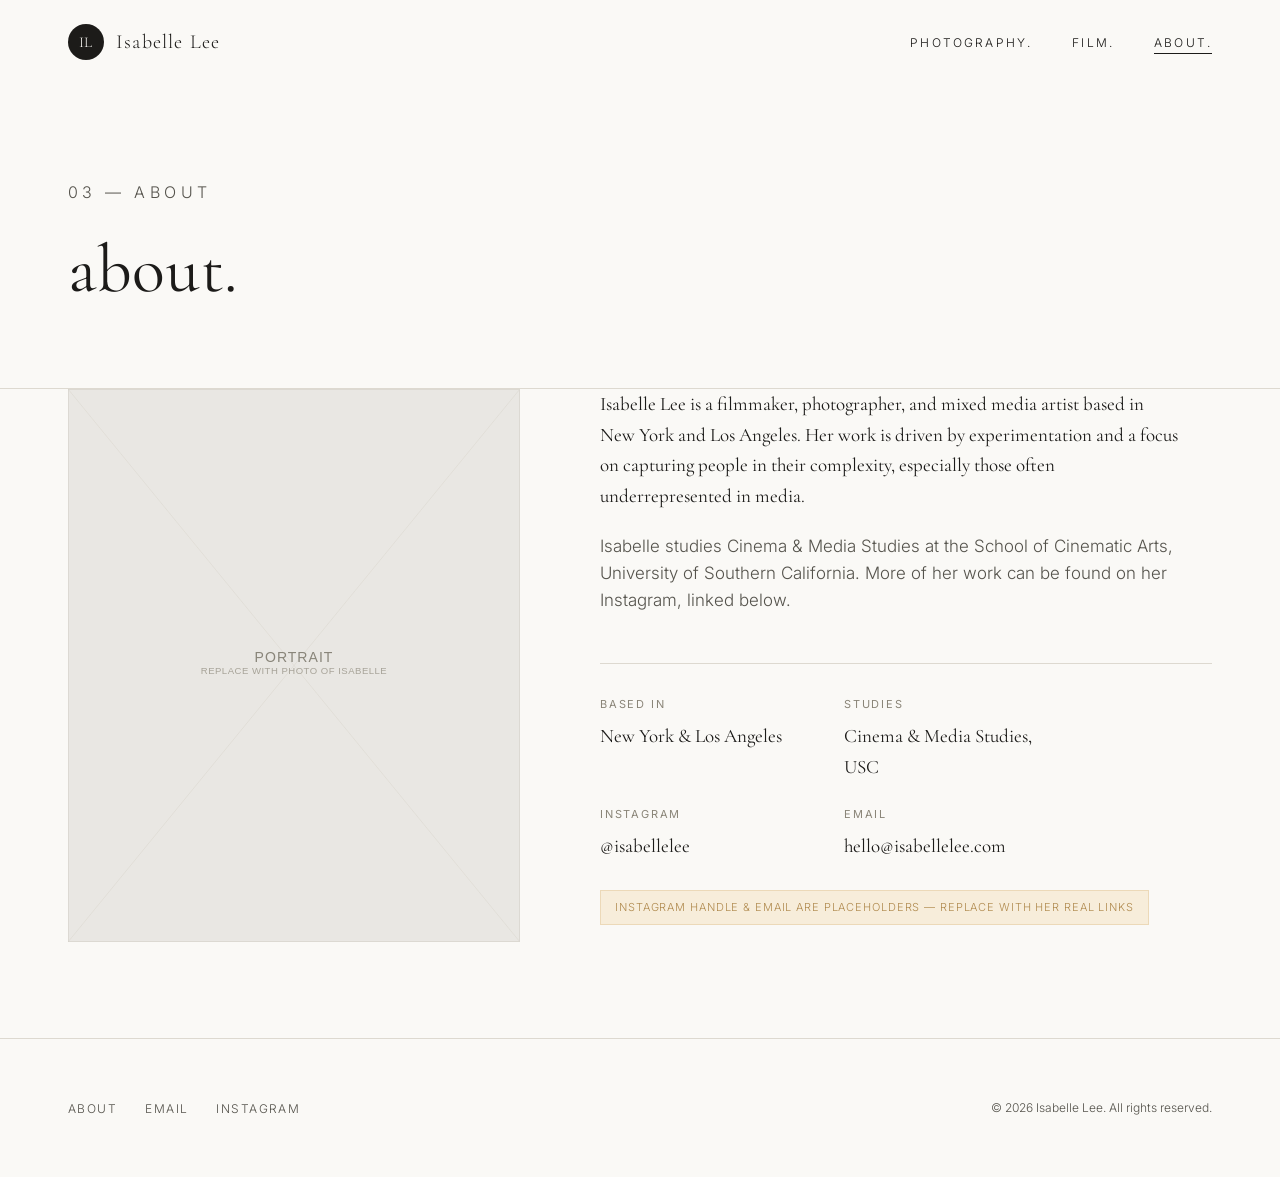
==== about.html @ 59cebc4c "Add real About bio text and align branding with Isabelle's actual site Replace the placeholder About" ====
<!DOCTYPE html>
<html lang="en">
<head>
  <meta charset="UTF-8">
  <meta name="viewport" content="width=device-width, initial-scale=1.0">
  <title>About — Isabelle Lee</title>
  <meta name="description" content="About Isabelle Lee — photographer and filmmaker.">
  <link rel="stylesheet" href="css/style.css">
</head>
<body>

  <header class="site-header is-solid">
    <div class="nav-inner">
      <a href="index.html" class="brand"><span class="brand-mark">IL</span> Isabelle Lee</a>
      <button class="nav-toggle" aria-label="Toggle menu">
        <span></span><span></span><span></span>
      </button>
      <ul class="nav-links">
        <li><a href="photography.html">photography.</a></li>
        <li><a href="film.html">film.</a></li>
        <li><a href="about.html" class="active">about.</a></li>
      </ul>
    </div>
  </header>

  <main>
    <section class="page-hero">
      <div class="container">
        <p class="eyebrow">03 — About</p>
        <h1>about.</h1>
      </div>
    </section>

    <section style="padding-top: 0;">
      <div class="container about-layout">
        <div class="about-portrait reveal">
          <img src="images/about/portrait.svg" alt="Portrait of Isabelle Lee">
        </div>
        <div class="about-copy reveal">
          <p>
            Isabelle Lee is a filmmaker, photographer, and mixed media artist based in New York
            and Los Angeles. Her work is driven by experimentation and a focus on capturing
            people in their complexity, especially those often underrepresented in media.
          </p>
          <p>
            Isabelle studies Cinema &amp; Media Studies at the School of Cinematic Arts,
            University of Southern California. More of her work can be found on her Instagram,
            linked below.
          </p>

          <div class="about-info">
            <div>
              <h4>Based In</h4>
              <p>New York &amp; Los Angeles</p>
            </div>
            <div>
              <h4>Studies</h4>
              <p>Cinema &amp; Media Studies, USC</p>
            </div>
            <div>
              <h4>Instagram</h4>
              <p><a href="#" target="_blank" rel="noopener">@isabellelee</a></p>
            </div>
            <div>
              <h4>Email</h4>
              <p><a href="mailto:hello@isabellelee.com">hello@isabellelee.com</a></p>
            </div>
          </div>
          <span class="placeholder-note">Instagram handle &amp; email are placeholders — replace with her real links</span>
        </div>
      </div>
    </section>
  </main>

  <footer class="site-footer">
    <div class="container footer-inner">
      <ul class="footer-links">
        <li><a href="about.html">About</a></li>
        <li><a href="mailto:hello@isabellelee.com">Email</a></li>
        <li><a href="#">Instagram</a></li>
      </ul>
      <p class="footer-copy">&copy; 2026 Isabelle Lee. All rights reserved.</p>
    </div>
  </footer>

  <script src="js/script.js"></script>
</body>
</html>
---- css/style.css ----
/* ============================================================
   Isabelle Lee — Portfolio
   Minimalist, professional styling
   ============================================================ */

@import url('https://fonts.googleapis.com/css2?family=Cormorant+Garamond:wght@300;400;500;600&family=Inter:wght@300;400;500&display=swap');

:root {
  --bg: #faf9f6;
  --bg-alt: #f2f0ea;
  --ink: #1c1b19;
  --ink-soft: #55534c;
  --line: #ddd9d0;
  --accent: #8a8578;
  --max-width: 1240px;
  --nav-height: 84px;
  --ease: cubic-bezier(0.4, 0, 0.2, 1);
}

* {
  margin: 0;
  padding: 0;
  box-sizing: border-box;
}

html {
  scroll-behavior: smooth;
}

body {
  background: var(--bg);
  color: var(--ink);
  font-family: 'Inter', -apple-system, BlinkMacSystemFont, sans-serif;
  font-weight: 300;
  line-height: 1.6;
  -webkit-font-smoothing: antialiased;
  overflow-x: hidden;
}

img {
  max-width: 100%;
  display: block;
}

a {
  color: inherit;
  text-decoration: none;
}

.container {
  max-width: var(--max-width);
  margin: 0 auto;
  padding: 0 48px;
}

h1, h2, h3, h4 {
  font-family: 'Cormorant Garamond', Georgia, serif;
  font-weight: 400;
  letter-spacing: 0.01em;
}

.eyebrow {
  font-family: 'Inter', sans-serif;
  font-size: 12px;
  letter-spacing: 0.28em;
  text-transform: uppercase;
  color: var(--accent);
}

/* ---------------- Navigation ---------------- */

.site-header {
  position: fixed;
  top: 0;
  left: 0;
  right: 0;
  height: var(--nav-height);
  display: flex;
  align-items: center;
  z-index: 100;
  transition: background-color 0.4s var(--ease), border-color 0.4s var(--ease);
  border-bottom: 1px solid transparent;
}

.site-header.is-solid {
  background: rgba(250, 249, 246, 0.92);
  backdrop-filter: blur(8px);
  border-bottom: 1px solid var(--line);
}

.nav-inner {
  width: 100%;
  max-width: var(--max-width);
  margin: 0 auto;
  padding: 0 48px;
  display: flex;
  align-items: center;
  justify-content: space-between;
}

.brand {
  display: flex;
  align-items: center;
  gap: 12px;
  font-family: 'Cormorant Garamond', serif;
  font-size: 20px;
  letter-spacing: 0.06em;
}

.brand-mark {
  width: 36px;
  height: 36px;
  border-radius: 50%;
  background: var(--ink);
  color: var(--bg);
  display: flex;
  align-items: center;
  justify-content: center;
  font-family: 'Cormorant Garamond', serif;
  font-size: 15px;
  letter-spacing: 0.02em;
  flex-shrink: 0;
}

.nav-links {
  display: flex;
  gap: 40px;
  list-style: none;
}

.nav-links a {
  font-size: 12px;
  letter-spacing: 0.18em;
  text-transform: uppercase;
  position: relative;
  padding-bottom: 4px;
}

.nav-links a::after {
  content: '';
  position: absolute;
  left: 0;
  bottom: 0;
  width: 0;
  height: 1px;
  background: var(--ink);
  transition: width 0.3s var(--ease);
}

.nav-links a:hover::after,
.nav-links a.active::after {
  width: 100%;
}

.nav-toggle {
  display: none;
  flex-direction: column;
  gap: 5px;
  background: none;
  border: none;
  cursor: pointer;
  padding: 8px;
}

.nav-toggle span {
  width: 22px;
  height: 1px;
  background: var(--ink);
  display: block;
}

/* ---------------- Hero ---------------- */

.hero {
  min-height: 100vh;
  display: flex;
  flex-direction: column;
  align-items: center;
  justify-content: center;
  text-align: center;
  padding: 140px 24px 80px;
}

.hero-name {
  font-size: clamp(48px, 9vw, 108px);
  line-height: 1;
  font-weight: 300;
  letter-spacing: 0.02em;
}

.hero-tagline {
  margin-top: 22px;
  font-size: 13px;
  letter-spacing: 0.3em;
  text-transform: uppercase;
  color: var(--ink-soft);
}

.hero-scroll {
  margin-top: 90px;
  width: 1px;
  height: 60px;
  background: linear-gradient(var(--ink), transparent);
  animation: scrollPulse 2.2s ease-in-out infinite;
}

@keyframes scrollPulse {
  0%, 100% { opacity: 0.2; }
  50% { opacity: 0.9; }
}

/* ---------------- Category split (home) ---------------- */

.category-split {
  display: grid;
  grid-template-columns: 1fr 1fr;
}

.category-panel {
  position: relative;
  aspect-ratio: 4 / 5;
  overflow: hidden;
  display: block;
}

.category-panel img {
  width: 100%;
  height: 100%;
  object-fit: cover;
  transition: transform 0.8s var(--ease), filter 0.8s var(--ease);
  filter: grayscale(20%);
}

.category-panel:hover img {
  transform: scale(1.04);
  filter: grayscale(0%);
}

.category-panel-overlay {
  position: absolute;
  inset: 0;
  display: flex;
  align-items: flex-end;
  padding: 48px;
  background: linear-gradient(to top, rgba(0,0,0,0.35), transparent 55%);
}

.category-panel-label {
  color: #fff;
}

.category-panel-label .eyebrow {
  color: rgba(255,255,255,0.75);
}

.category-panel-label h2 {
  font-size: clamp(28px, 3.4vw, 44px);
  margin-top: 6px;
}

/* ---------------- Section shell ---------------- */

.page-hero {
  padding: 160px 0 64px;
  border-bottom: 1px solid var(--line);
}

.page-hero h1 {
  font-size: clamp(40px, 6vw, 68px);
  margin-top: 10px;
}

.page-hero p {
  margin-top: 20px;
  max-width: 560px;
  color: var(--ink-soft);
  font-size: 16px;
}

section {
  padding: 96px 0;
}

/* ---------------- Photography grid ---------------- */

.grid {
  display: grid;
  grid-template-columns: repeat(3, 1fr);
  gap: 4px;
}

.grid-item {
  position: relative;
  overflow: hidden;
  aspect-ratio: 4 / 5;
  cursor: pointer;
  background: var(--bg-alt);
}

.grid-item img {
  width: 100%;
  height: 100%;
  object-fit: cover;
  transition: transform 0.6s var(--ease);
}

.grid-item:hover img {
  transform: scale(1.05);
}

.grid-item-caption {
  position: absolute;
  left: 0;
  right: 0;
  bottom: 0;
  padding: 18px;
  color: #fff;
  font-size: 12px;
  letter-spacing: 0.14em;
  text-transform: uppercase;
  background: linear-gradient(to top, rgba(0,0,0,0.5), transparent);
  opacity: 0;
  transition: opacity 0.3s var(--ease);
}

.grid-item:hover .grid-item-caption {
  opacity: 1;
}

/* fade-in on scroll */
.reveal {
  opacity: 0;
  transform: translateY(24px);
  transition: opacity 0.7s var(--ease), transform 0.7s var(--ease);
}

.reveal.is-visible {
  opacity: 1;
  transform: translateY(0);
}

/* ---------------- Lightbox ---------------- */

.lightbox {
  position: fixed;
  inset: 0;
  background: rgba(20, 19, 17, 0.96);
  display: flex;
  align-items: center;
  justify-content: center;
  padding: 40px;
  z-index: 1000;
  opacity: 0;
  pointer-events: none;
  transition: opacity 0.35s var(--ease);
}

.lightbox.is-open {
  opacity: 1;
  pointer-events: auto;
}

.lightbox img {
  max-width: 100%;
  max-height: 82vh;
  width: auto;
  margin: 0 auto;
}

.lightbox-caption {
  color: #eae7e0;
  text-align: center;
  margin-top: 18px;
  font-size: 12px;
  letter-spacing: 0.16em;
  text-transform: uppercase;
}

.lightbox-close {
  position: absolute;
  top: 32px;
  right: 40px;
  background: none;
  border: none;
  color: #eae7e0;
  font-size: 14px;
  letter-spacing: 0.2em;
  text-transform: uppercase;
  cursor: pointer;
}

.lightbox-nav {
  position: absolute;
  top: 50%;
  transform: translateY(-50%);
  background: none;
  border: none;
  color: #eae7e0;
  font-size: 28px;
  cursor: pointer;
  padding: 12px 18px;
}

.lightbox-prev { left: 12px; }
.lightbox-next { right: 12px; }

/* ---------------- Film list ---------------- */

.film-list {
  display: flex;
  flex-direction: column;
}

.film-entry {
  display: grid;
  grid-template-columns: 1fr 1fr;
  gap: 56px;
  align-items: center;
  padding: 56px 0;
  border-bottom: 1px solid var(--line);
}

.film-entry:first-child {
  padding-top: 0;
}

.film-entry:nth-child(even) .film-media {
  order: 2;
}

.film-media {
  overflow: hidden;
  aspect-ratio: 16 / 9;
  background: var(--bg-alt);
  position: relative;
}

.film-media img {
  width: 100%;
  height: 100%;
  object-fit: cover;
  transition: transform 0.7s var(--ease);
}

.film-entry:hover .film-media img {
  transform: scale(1.03);
}

.film-play {
  position: absolute;
  inset: 0;
  display: flex;
  align-items: center;
  justify-content: center;
}

.film-play span {
  width: 56px;
  height: 56px;
  border: 1px solid #fff;
  border-radius: 50%;
  display: flex;
  align-items: center;
  justify-content: center;
  color: #fff;
  font-size: 12px;
  letter-spacing: 0.1em;
}

.film-meta .eyebrow {
  margin-bottom: 14px;
  display: block;
}

.film-meta h3 {
  font-size: 30px;
  margin-bottom: 14px;
}

.film-meta p {
  color: var(--ink-soft);
  font-size: 15px;
  max-width: 440px;
}

.film-meta .film-tags {
  margin-top: 18px;
  display: flex;
  gap: 10px;
  flex-wrap: wrap;
}

.film-meta .film-tags span {
  font-size: 11px;
  letter-spacing: 0.08em;
  text-transform: uppercase;
  color: var(--ink-soft);
  border: 1px solid var(--line);
  padding: 5px 12px;
}

/* ---------------- About ---------------- */

.about-layout {
  display: grid;
  grid-template-columns: 0.85fr 1.15fr;
  gap: 80px;
  align-items: start;
}

.about-portrait {
  position: sticky;
  top: 140px;
  overflow: hidden;
}

.about-portrait img {
  filter: grayscale(15%);
}

.about-copy p {
  margin-bottom: 22px;
  color: var(--ink-soft);
  font-size: 17px;
  max-width: 580px;
}

.about-copy p:first-of-type {
  color: var(--ink);
  font-size: 19px;
  font-family: 'Cormorant Garamond', serif;
  font-weight: 400;
}

.about-info {
  margin-top: 48px;
  padding-top: 32px;
  border-top: 1px solid var(--line);
  display: grid;
  grid-template-columns: repeat(2, minmax(0, 220px));
  gap: 24px;
}

.about-info h4 {
  font-family: 'Inter', sans-serif;
  font-size: 11px;
  letter-spacing: 0.16em;
  text-transform: uppercase;
  color: var(--accent);
  margin-bottom: 8px;
  font-weight: 400;
}

.about-info p {
  font-size: 14px;
  color: var(--ink-soft);
  margin: 0;
}

.placeholder-note {
  display: inline-block;
  margin-top: 28px;
  font-size: 11px;
  letter-spacing: 0.08em;
  text-transform: uppercase;
  color: #b08a4e;
  background: #f7edda;
  border: 1px solid #ecd9b8;
  padding: 8px 14px;
}

/* ---------------- Footer ---------------- */

.site-footer {
  border-top: 1px solid var(--line);
  padding: 56px 0;
}

.footer-inner {
  display: flex;
  justify-content: space-between;
  align-items: center;
  flex-wrap: wrap;
  gap: 20px;
}

.footer-links {
  display: flex;
  gap: 28px;
  list-style: none;
}

.footer-links a {
  font-size: 12px;
  letter-spacing: 0.12em;
  text-transform: uppercase;
  color: var(--ink-soft);
}

.footer-links a:hover {
  color: var(--ink);
}

.footer-copy {
  font-size: 12px;
  color: var(--ink-soft);
}

/* ---------------- Responsive ---------------- */

@media (max-width: 900px) {
  .container { padding: 0 28px; }
  .nav-inner { padding: 0 28px; }

  .nav-links {
    position: fixed;
    top: var(--nav-height);
    left: 0;
    right: 0;
    background: var(--bg);
    flex-direction: column;
    gap: 0;
    border-bottom: 1px solid var(--line);
    max-height: 0;
    overflow: hidden;
    transition: max-height 0.35s var(--ease);
  }

  .nav-links.is-open {
    max-height: 320px;
  }

  .nav-links a {
    display: block;
    padding: 18px 28px;
    border-top: 1px solid var(--line);
  }

  .nav-toggle {
    display: flex;
  }

  .category-split {
    grid-template-columns: 1fr;
  }

  .grid {
    grid-template-columns: repeat(2, 1fr);
  }

  .film-entry {
    grid-template-columns: 1fr;
    gap: 28px;
  }

  .film-entry:nth-child(even) .film-media {
    order: 0;
  }

  .about-layout {
    grid-template-columns: 1fr;
  }

  .about-portrait {
    position: static;
    max-width: 320px;
  }
}

@media (max-width: 560px) {
  .grid {
    grid-template-columns: repeat(2, 1fr);
    gap: 3px;
  }
  .hero { padding-top: 120px; }
}
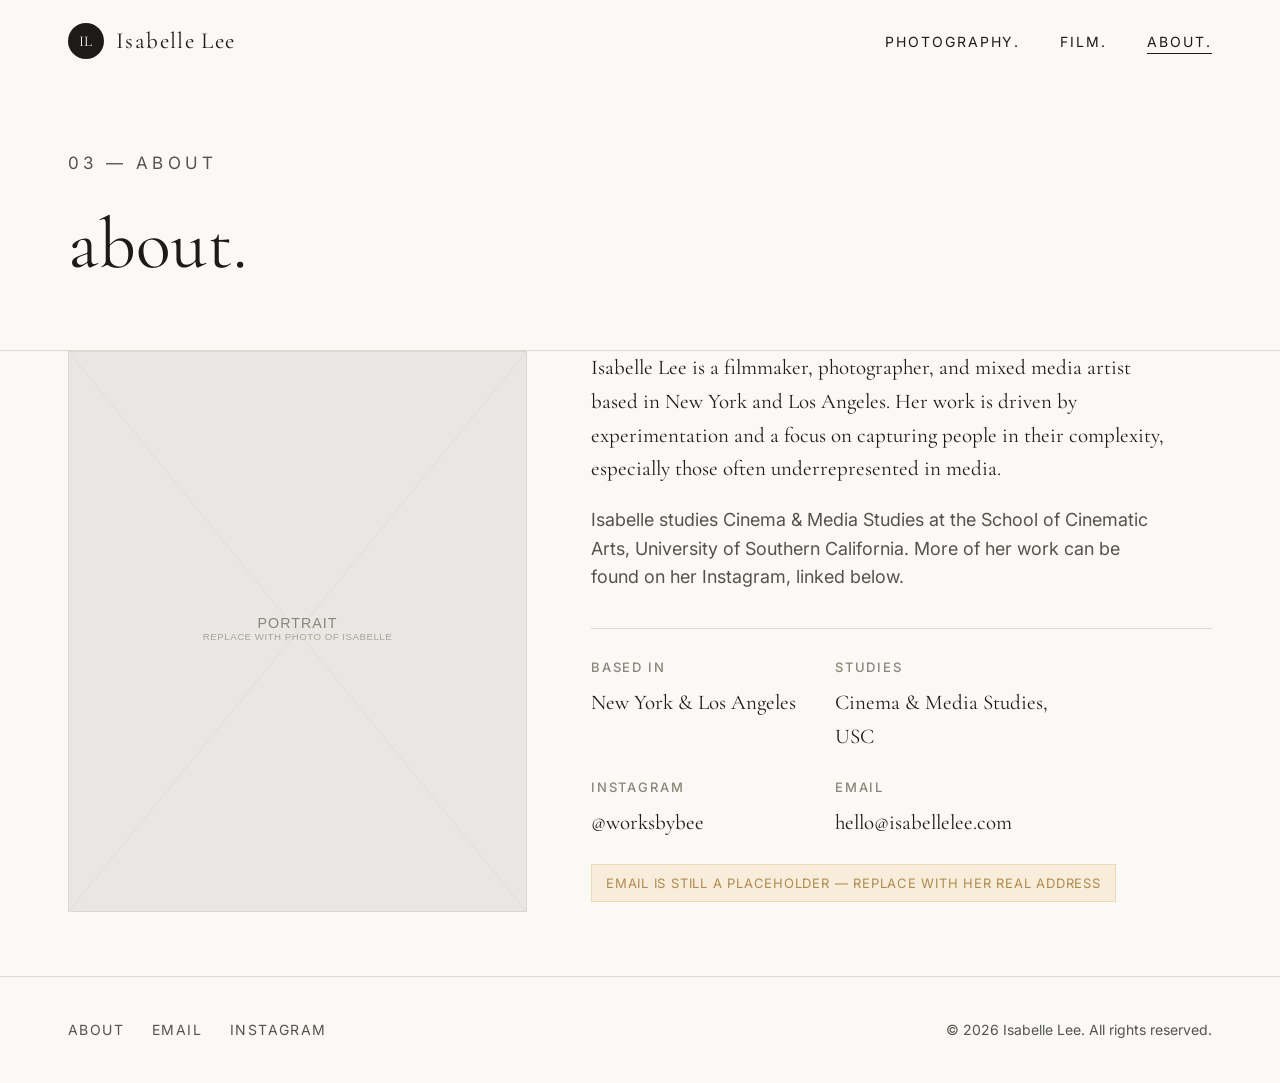
==== commit 9f285c23: "Restructure photography page into named categories Split the single grid into seven categories: Dark" ====
--- a/about.html
+++ b/about.html
@@ -59,14 +59,14 @@
             </div>
             <div>
               <h4>Instagram</h4>
-              <p><a href="#" target="_blank" rel="noopener">@isabellelee</a></p>
+              <p><a href="https://www.instagram.com/worksbybee" target="_blank" rel="noopener">@worksbybee</a></p>
             </div>
             <div>
               <h4>Email</h4>
               <p><a href="mailto:hello@isabellelee.com">hello@isabellelee.com</a></p>
             </div>
           </div>
-          <span class="placeholder-note">Instagram handle &amp; email are placeholders — replace with her real links</span>
+          <span class="placeholder-note">Email is still a placeholder — replace with her real address</span>
         </div>
       </div>
     </section>
@@ -77,7 +77,7 @@
       <ul class="footer-links">
         <li><a href="about.html">About</a></li>
         <li><a href="mailto:hello@isabellelee.com">Email</a></li>
-        <li><a href="#">Instagram</a></li>
+        <li><a href="https://www.instagram.com/worksbybee" target="_blank" rel="noopener">Instagram</a></li>
       </ul>
       <p class="footer-copy">&copy; 2026 Isabelle Lee. All rights reserved.</p>
     </div>
--- a/css/style.css
+++ b/css/style.css
@@ -31,7 +31,8 @@
   background: var(--bg);
   color: var(--ink);
   font-family: 'Inter', -apple-system, BlinkMacSystemFont, sans-serif;
-  font-weight: 300;
+  font-weight: 400;
+  font-size: 16px;
   line-height: 1.6;
   -webkit-font-smoothing: antialiased;
   overflow-x: hidden;
@@ -61,8 +62,8 @@
 
 .eyebrow {
   font-family: 'Inter', sans-serif;
-  font-size: 12px;
-  letter-spacing: 0.28em;
+  font-size: 14px;
+  letter-spacing: 0.24em;
   text-transform: uppercase;
   color: var(--accent);
 }
@@ -103,7 +104,7 @@
   align-items: center;
   gap: 12px;
   font-family: 'Cormorant Garamond', serif;
-  font-size: 20px;
+  font-size: 23px;
   letter-spacing: 0.06em;
 }
 
@@ -129,8 +130,8 @@
 }
 
 .nav-links a {
-  font-size: 12px;
-  letter-spacing: 0.18em;
+  font-size: 14px;
+  letter-spacing: 0.14em;
   text-transform: uppercase;
   position: relative;
   padding-bottom: 4px;
@@ -172,34 +173,50 @@
 /* ---------------- Hero ---------------- */
 
 .hero {
-  min-height: 100vh;
+  min-height: 88vh;
   display: flex;
   flex-direction: column;
   align-items: center;
   justify-content: center;
   text-align: center;
-  padding: 140px 24px 80px;
+  padding: 120px 24px 64px;
 }
 
 .hero-name {
-  font-size: clamp(48px, 9vw, 108px);
+  font-size: clamp(56px, 11vw, 132px);
   line-height: 1;
-  font-weight: 300;
-  letter-spacing: 0.02em;
+  font-weight: 500;
+  letter-spacing: 0.01em;
+}
+
+.hero-divider {
+  width: 48px;
+  height: 1px;
+  background: var(--line);
+  margin: 28px auto 24px;
+}
+
+.hero-subtitle {
+  font-family: 'Cormorant Garamond', serif;
+  font-size: clamp(22px, 3vw, 30px);
+  font-style: italic;
+  font-weight: 400;
+  letter-spacing: 0.04em;
+  color: var(--ink-soft);
 }
 
 .hero-tagline {
-  margin-top: 22px;
-  font-size: 13px;
-  letter-spacing: 0.3em;
+  margin-top: 14px;
+  font-size: 14px;
+  letter-spacing: 0.26em;
   text-transform: uppercase;
   color: var(--ink-soft);
 }
 
 .hero-scroll {
-  margin-top: 90px;
+  margin-top: 56px;
   width: 1px;
-  height: 60px;
+  height: 48px;
   background: linear-gradient(var(--ink), transparent);
   animation: scrollPulse 2.2s ease-in-out infinite;
 }
@@ -236,13 +253,23 @@
   filter: grayscale(0%);
 }
 
+.category-panel-number {
+  position: absolute;
+  top: 32px;
+  left: 32px;
+  color: rgba(255,255,255,0.85);
+  font-family: 'Cormorant Garamond', serif;
+  font-size: 15px;
+  letter-spacing: 0.1em;
+}
+
 .category-panel-overlay {
   position: absolute;
   inset: 0;
   display: flex;
   align-items: flex-end;
-  padding: 48px;
-  background: linear-gradient(to top, rgba(0,0,0,0.35), transparent 55%);
+  padding: 40px;
+  background: linear-gradient(to top, rgba(0,0,0,0.4), transparent 55%);
 }
 
 .category-panel-label {
@@ -254,31 +281,69 @@
 }
 
 .category-panel-label h2 {
-  font-size: clamp(28px, 3.4vw, 44px);
-  margin-top: 6px;
+  font-size: clamp(32px, 3.8vw, 48px);
+  margin-top: 8px;
 }
 
 /* ---------------- Section shell ---------------- */
 
 .page-hero {
-  padding: 160px 0 64px;
+  padding: 132px 0 48px;
   border-bottom: 1px solid var(--line);
 }
 
 .page-hero h1 {
-  font-size: clamp(40px, 6vw, 68px);
+  font-size: clamp(44px, 6.4vw, 72px);
   margin-top: 10px;
 }
 
 .page-hero p {
-  margin-top: 20px;
+  margin-top: 18px;
   max-width: 560px;
   color: var(--ink-soft);
-  font-size: 16px;
+  font-size: 17px;
 }
 
 section {
-  padding: 96px 0;
+  padding: 64px 0;
+}
+
+/* ---------------- Photography categories ---------------- */
+
+.category-section {
+  padding: 48px 0;
+  border-bottom: 1px solid var(--line);
+}
+
+.category-section:last-child {
+  border-bottom: none;
+  padding-bottom: 64px;
+}
+
+.category-heading {
+  display: flex;
+  align-items: baseline;
+  flex-wrap: wrap;
+  column-gap: 20px;
+  row-gap: 6px;
+  margin-bottom: 24px;
+}
+
+.category-heading .eyebrow {
+  flex-shrink: 0;
+}
+
+.category-heading h2 {
+  font-size: clamp(28px, 3.2vw, 38px);
+}
+
+.category-desc {
+  margin-left: auto;
+  color: var(--ink-soft);
+  font-style: italic;
+  font-size: 15px;
+  max-width: 340px;
+  text-align: right;
 }
 
 /* ---------------- Photography grid ---------------- */
@@ -315,10 +380,10 @@
   bottom: 0;
   padding: 18px;
   color: #fff;
-  font-size: 12px;
-  letter-spacing: 0.14em;
-  text-transform: uppercase;
-  background: linear-gradient(to top, rgba(0,0,0,0.5), transparent);
+  font-size: 14px;
+  letter-spacing: 0.1em;
+  text-transform: uppercase;
+  background: linear-gradient(to top, rgba(0,0,0,0.55), transparent);
   opacity: 0;
   transition: opacity 0.3s var(--ease);
 }
@@ -371,8 +436,8 @@
   color: #eae7e0;
   text-align: center;
   margin-top: 18px;
-  font-size: 12px;
-  letter-spacing: 0.16em;
+  font-size: 14px;
+  letter-spacing: 0.12em;
   text-transform: uppercase;
 }
 
@@ -383,8 +448,8 @@
   background: none;
   border: none;
   color: #eae7e0;
-  font-size: 14px;
-  letter-spacing: 0.2em;
+  font-size: 15px;
+  letter-spacing: 0.16em;
   text-transform: uppercase;
   cursor: pointer;
 }
@@ -414,9 +479,9 @@
 .film-entry {
   display: grid;
   grid-template-columns: 1fr 1fr;
-  gap: 56px;
-  align-items: center;
-  padding: 56px 0;
+  gap: 48px;
+  align-items: center;
+  padding: 40px 0;
   border-bottom: 1px solid var(--line);
 }
 
@@ -468,19 +533,36 @@
 }
 
 .film-meta .eyebrow {
-  margin-bottom: 14px;
+  margin-bottom: 10px;
   display: block;
 }
 
 .film-meta h3 {
-  font-size: 30px;
-  margin-bottom: 14px;
+  font-size: 32px;
+  margin-bottom: 8px;
+}
+
+.film-credit {
+  font-size: 14px;
+  letter-spacing: 0.02em;
+  color: var(--accent);
+  margin-bottom: 16px;
 }
 
 .film-meta p {
   color: var(--ink-soft);
-  font-size: 15px;
+  font-size: 16px;
   max-width: 440px;
+}
+
+.film-watch-link {
+  display: inline-block;
+  margin-top: 20px;
+  font-size: 13px;
+  letter-spacing: 0.1em;
+  text-transform: uppercase;
+  border-bottom: 1px solid var(--ink);
+  padding-bottom: 3px;
 }
 
 .film-meta .film-tags {
@@ -491,8 +573,8 @@
 }
 
 .film-meta .film-tags span {
-  font-size: 11px;
-  letter-spacing: 0.08em;
+  font-size: 13px;
+  letter-spacing: 0.06em;
   text-transform: uppercase;
   color: var(--ink-soft);
   border: 1px solid var(--line);
@@ -504,13 +586,13 @@
 .about-layout {
   display: grid;
   grid-template-columns: 0.85fr 1.15fr;
-  gap: 80px;
+  gap: 64px;
   align-items: start;
 }
 
 .about-portrait {
   position: sticky;
-  top: 140px;
+  top: 120px;
   overflow: hidden;
 }
 
@@ -519,22 +601,22 @@
 }
 
 .about-copy p {
-  margin-bottom: 22px;
-  color: var(--ink-soft);
-  font-size: 17px;
+  margin-bottom: 20px;
+  color: var(--ink-soft);
+  font-size: 18px;
   max-width: 580px;
 }
 
 .about-copy p:first-of-type {
   color: var(--ink);
-  font-size: 19px;
+  font-size: 21px;
   font-family: 'Cormorant Garamond', serif;
   font-weight: 400;
 }
 
 .about-info {
-  margin-top: 48px;
-  padding-top: 32px;
+  margin-top: 36px;
+  padding-top: 28px;
   border-top: 1px solid var(--line);
   display: grid;
   grid-template-columns: repeat(2, minmax(0, 220px));
@@ -543,25 +625,25 @@
 
 .about-info h4 {
   font-family: 'Inter', sans-serif;
-  font-size: 11px;
-  letter-spacing: 0.16em;
+  font-size: 13px;
+  letter-spacing: 0.14em;
   text-transform: uppercase;
   color: var(--accent);
   margin-bottom: 8px;
-  font-weight: 400;
+  font-weight: 500;
 }
 
 .about-info p {
-  font-size: 14px;
+  font-size: 15px;
   color: var(--ink-soft);
   margin: 0;
 }
 
 .placeholder-note {
   display: inline-block;
-  margin-top: 28px;
-  font-size: 11px;
-  letter-spacing: 0.08em;
+  margin-top: 24px;
+  font-size: 13px;
+  letter-spacing: 0.06em;
   text-transform: uppercase;
   color: #b08a4e;
   background: #f7edda;
@@ -573,7 +655,7 @@
 
 .site-footer {
   border-top: 1px solid var(--line);
-  padding: 56px 0;
+  padding: 40px 0;
 }
 
 .footer-inner {
@@ -591,8 +673,8 @@
 }
 
 .footer-links a {
-  font-size: 12px;
-  letter-spacing: 0.12em;
+  font-size: 14px;
+  letter-spacing: 0.1em;
   text-transform: uppercase;
   color: var(--ink-soft);
 }
@@ -602,7 +684,7 @@
 }
 
 .footer-copy {
-  font-size: 12px;
+  font-size: 14px;
   color: var(--ink-soft);
 }
 
@@ -648,6 +730,12 @@
     grid-template-columns: repeat(2, 1fr);
   }
 
+  .category-desc {
+    margin-left: 0;
+    text-align: left;
+    max-width: none;
+  }
+
   .film-entry {
     grid-template-columns: 1fr;
     gap: 28px;
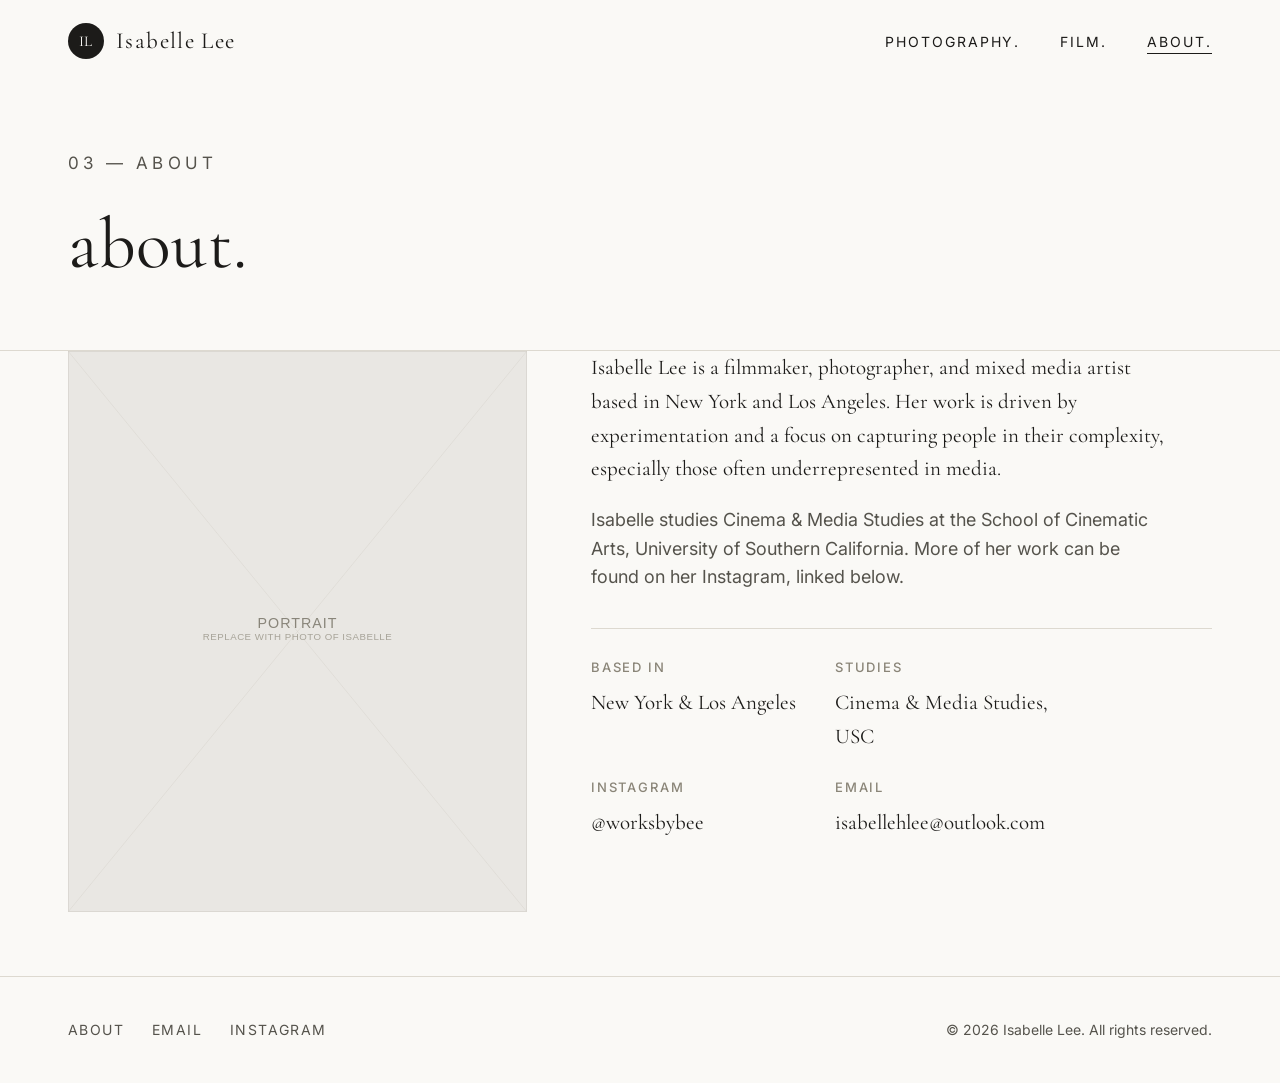
==== commit b6263074: "Remove film play overlay, add spacing before divider, fix real email Drop the "Play" button overlay " ====
--- a/about.html
+++ b/about.html
@@ -63,10 +63,9 @@
             </div>
             <div>
               <h4>Email</h4>
-              <p><a href="mailto:hello@isabellelee.com">hello@isabellelee.com</a></p>
+              <p><a href="mailto:isabellehlee@outlook.com">isabellehlee@outlook.com</a></p>
             </div>
           </div>
-          <span class="placeholder-note">Email is still a placeholder — replace with her real address</span>
         </div>
       </div>
     </section>
@@ -76,7 +75,7 @@
     <div class="container footer-inner">
       <ul class="footer-links">
         <li><a href="about.html">About</a></li>
-        <li><a href="mailto:hello@isabellelee.com">Email</a></li>
+        <li><a href="mailto:isabellehlee@outlook.com">Email</a></li>
         <li><a href="https://www.instagram.com/worksbybee" target="_blank" rel="noopener">Instagram</a></li>
       </ul>
       <p class="footer-copy">&copy; 2026 Isabelle Lee. All rights reserved.</p>
--- a/css/style.css
+++ b/css/style.css
@@ -481,7 +481,7 @@
   grid-template-columns: 1fr 1fr;
   gap: 48px;
   align-items: center;
-  padding: 40px 0;
+  padding: 48px 0 72px;
   border-bottom: 1px solid var(--line);
 }
 
@@ -509,27 +509,6 @@
 
 .film-entry:hover .film-media img {
   transform: scale(1.03);
-}
-
-.film-play {
-  position: absolute;
-  inset: 0;
-  display: flex;
-  align-items: center;
-  justify-content: center;
-}
-
-.film-play span {
-  width: 56px;
-  height: 56px;
-  border: 1px solid #fff;
-  border-radius: 50%;
-  display: flex;
-  align-items: center;
-  justify-content: center;
-  color: #fff;
-  font-size: 12px;
-  letter-spacing: 0.1em;
 }
 
 .film-meta .eyebrow {
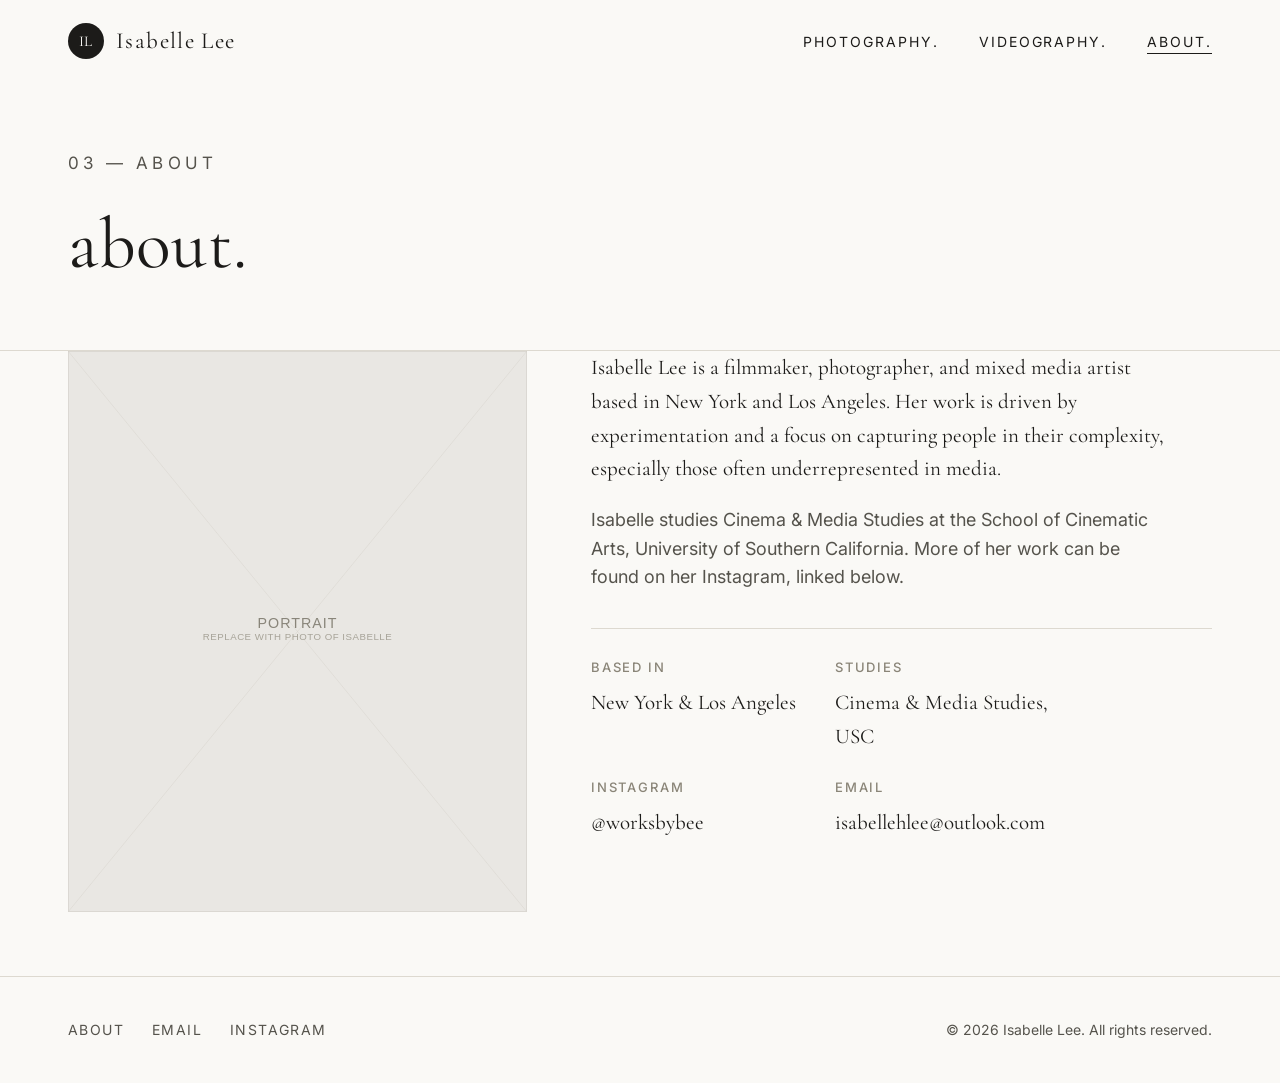
==== commit 36d837f1: "Rename Film section to Videography and drop intro descriptions Rename film.html to videography.html " ====
--- a/about.html
+++ b/about.html
@@ -17,7 +17,7 @@
       </button>
       <ul class="nav-links">
         <li><a href="photography.html">photography.</a></li>
-        <li><a href="film.html">film.</a></li>
+        <li><a href="videography.html">videography.</a></li>
         <li><a href="about.html" class="active">about.</a></li>
       </ul>
     </div>
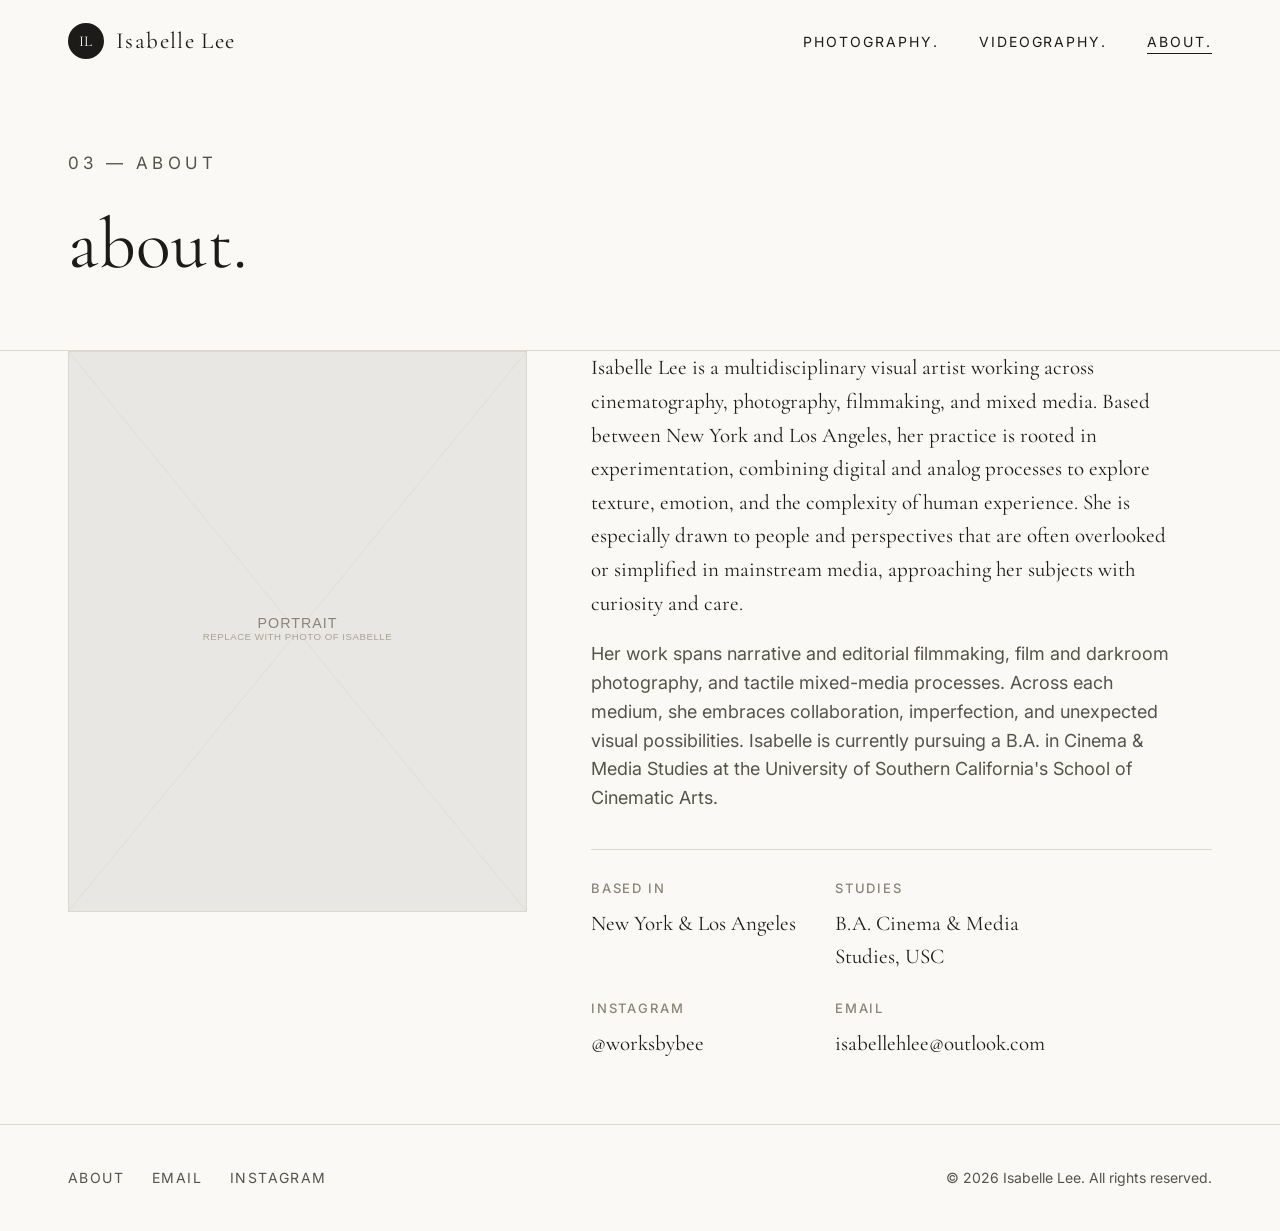
==== commit 0a80a746: "Update About bio to Isabelle's revised text Replace the About copy with her updated bio describing h" ====
--- a/about.html
+++ b/about.html
@@ -4,7 +4,7 @@
   <meta charset="UTF-8">
   <meta name="viewport" content="width=device-width, initial-scale=1.0">
   <title>About — Isabelle Lee</title>
-  <meta name="description" content="About Isabelle Lee — photographer and filmmaker.">
+  <meta name="description" content="About Isabelle Lee — multidisciplinary visual artist.">
   <link rel="stylesheet" href="css/style.css">
 </head>
 <body>
@@ -38,14 +38,19 @@
         </div>
         <div class="about-copy reveal">
           <p>
-            Isabelle Lee is a filmmaker, photographer, and mixed media artist based in New York
-            and Los Angeles. Her work is driven by experimentation and a focus on capturing
-            people in their complexity, especially those often underrepresented in media.
+            Isabelle Lee is a multidisciplinary visual artist working across cinematography,
+            photography, filmmaking, and mixed media. Based between New York and Los Angeles,
+            her practice is rooted in experimentation, combining digital and analog processes
+            to explore texture, emotion, and the complexity of human experience. She is
+            especially drawn to people and perspectives that are often overlooked or
+            simplified in mainstream media, approaching her subjects with curiosity and care.
           </p>
           <p>
-            Isabelle studies Cinema &amp; Media Studies at the School of Cinematic Arts,
-            University of Southern California. More of her work can be found on her Instagram,
-            linked below.
+            Her work spans narrative and editorial filmmaking, film and darkroom photography,
+            and tactile mixed-media processes. Across each medium, she embraces collaboration,
+            imperfection, and unexpected visual possibilities. Isabelle is currently pursuing
+            a B.A. in Cinema &amp; Media Studies at the University of Southern California's
+            School of Cinematic Arts.
           </p>
 
           <div class="about-info">
@@ -55,7 +60,7 @@
             </div>
             <div>
               <h4>Studies</h4>
-              <p>Cinema &amp; Media Studies, USC</p>
+              <p>B.A. Cinema &amp; Media Studies, USC</p>
             </div>
             <div>
               <h4>Instagram</h4>
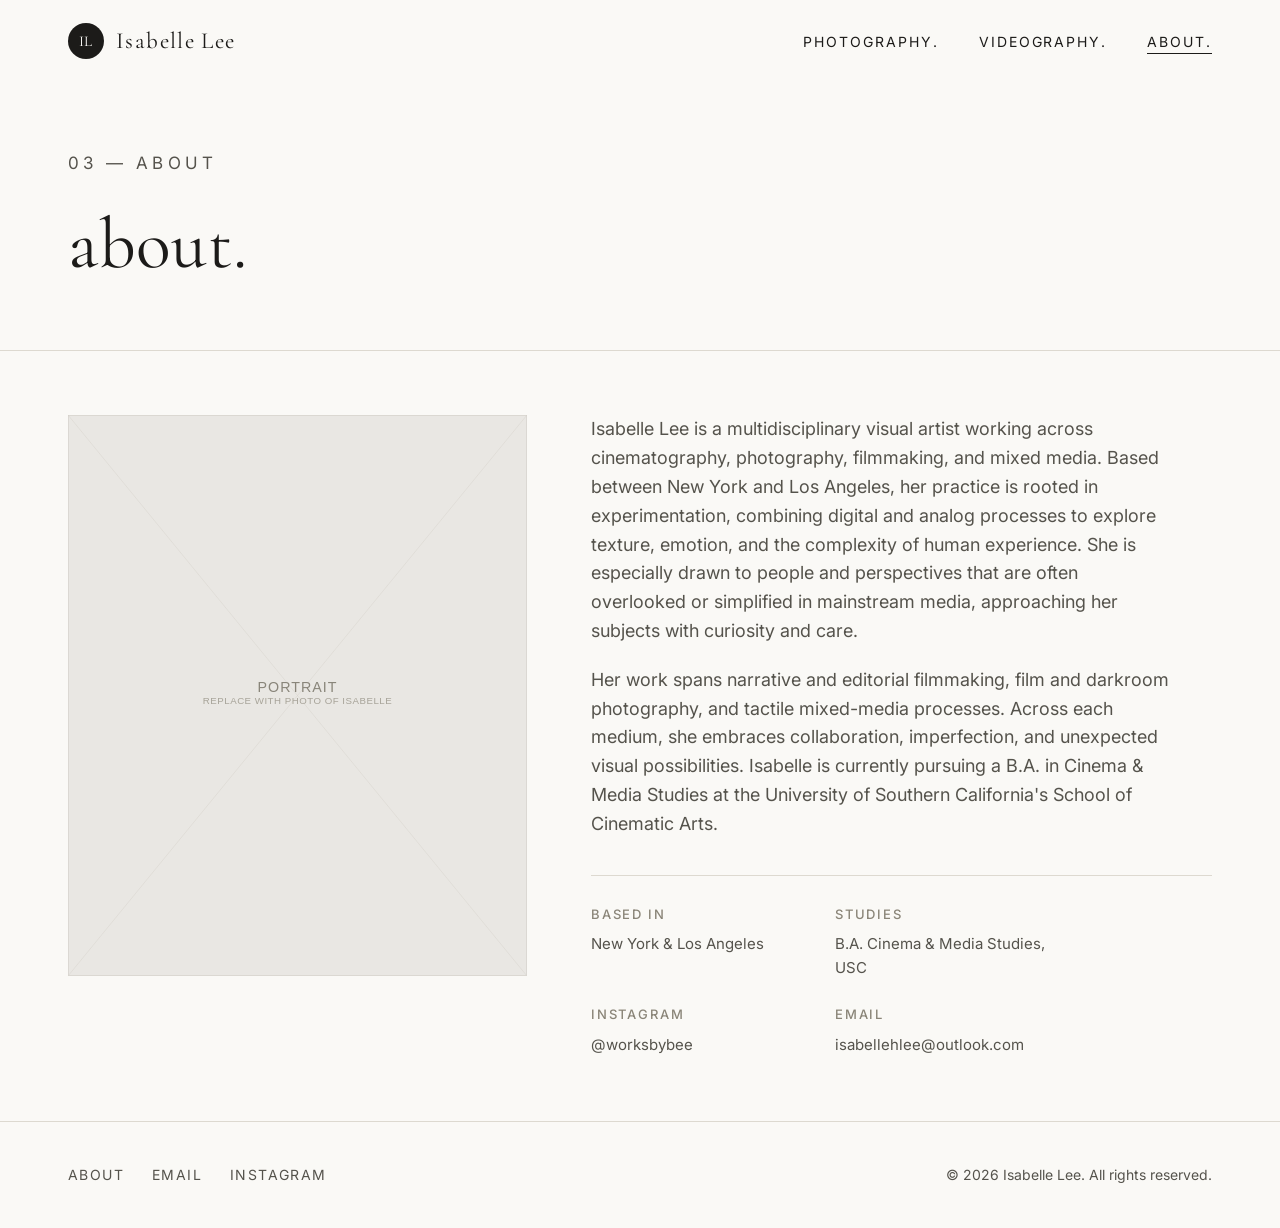
==== commit 61235bca: "Add top spacing on About page so portrait isn't flush against divider Restore default top padding on" ====
--- a/about.html
+++ b/about.html
@@ -31,7 +31,7 @@
       </div>
     </section>
 
-    <section style="padding-top: 0;">
+    <section>
       <div class="container about-layout">
         <div class="about-portrait reveal">
           <img src="images/about/portrait.svg" alt="Portrait of Isabelle Lee">
--- a/css/style.css
+++ b/css/style.css
@@ -321,29 +321,50 @@
 }
 
 .category-heading {
-  display: flex;
+  display: grid;
+  grid-template-columns: auto 1fr;
   align-items: baseline;
-  flex-wrap: wrap;
   column-gap: 20px;
-  row-gap: 6px;
+  row-gap: 12px;
   margin-bottom: 24px;
 }
 
 .category-heading .eyebrow {
-  flex-shrink: 0;
+  grid-column: 1;
+  grid-row: 1;
 }
 
 .category-heading h2 {
+  grid-column: 2;
+  grid-row: 1;
   font-size: clamp(28px, 3.2vw, 38px);
 }
 
 .category-desc {
-  margin-left: auto;
+  grid-column: 1 / -1;
+  grid-row: 2;
   color: var(--ink-soft);
   font-style: italic;
   font-size: 15px;
-  max-width: 340px;
-  text-align: right;
+  max-width: 640px;
+}
+
+.subcategory {
+  margin-top: 36px;
+}
+
+.subcategory + .subcategory {
+  border-top: 1px solid var(--line);
+  padding-top: 36px;
+}
+
+.subcategory-title {
+  font-size: clamp(20px, 2.2vw, 24px);
+  margin-bottom: 10px;
+}
+
+.subcategory .category-desc {
+  margin-bottom: 20px;
 }
 
 /* ---------------- Photography grid ---------------- */
@@ -584,13 +605,6 @@
   color: var(--ink-soft);
   font-size: 18px;
   max-width: 580px;
-}
-
-.about-copy p:first-of-type {
-  color: var(--ink);
-  font-size: 21px;
-  font-family: 'Cormorant Garamond', serif;
-  font-weight: 400;
 }
 
 .about-info {
@@ -709,12 +723,6 @@
     grid-template-columns: repeat(2, 1fr);
   }
 
-  .category-desc {
-    margin-left: 0;
-    text-align: left;
-    max-width: none;
-  }
-
   .film-entry {
     grid-template-columns: 1fr;
     gap: 28px;
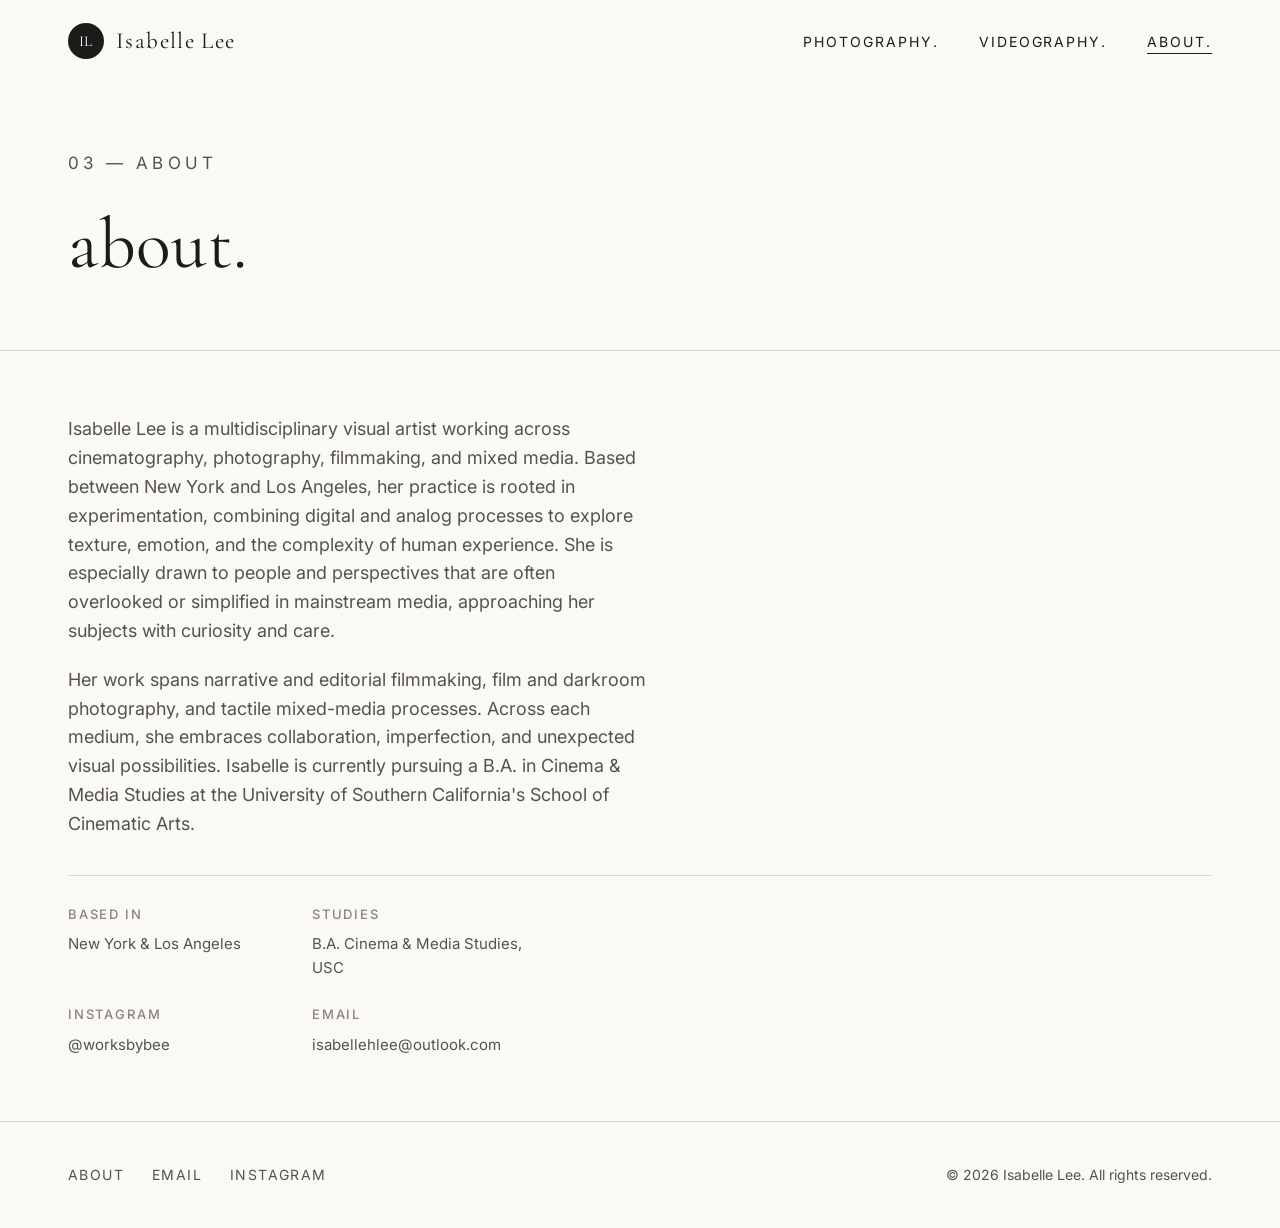
==== commit a3f5dbc5: "Remove portrait from About page for now Drop the portrait image and switch the About section to a si" ====
--- a/about.html
+++ b/about.html
@@ -32,10 +32,7 @@
     </section>
 
     <section>
-      <div class="container about-layout">
-        <div class="about-portrait reveal">
-          <img src="images/about/portrait.svg" alt="Portrait of Isabelle Lee">
-        </div>
+      <div class="container">
         <div class="about-copy reveal">
           <p>
             Isabelle Lee is a multidisciplinary visual artist working across cinematography,
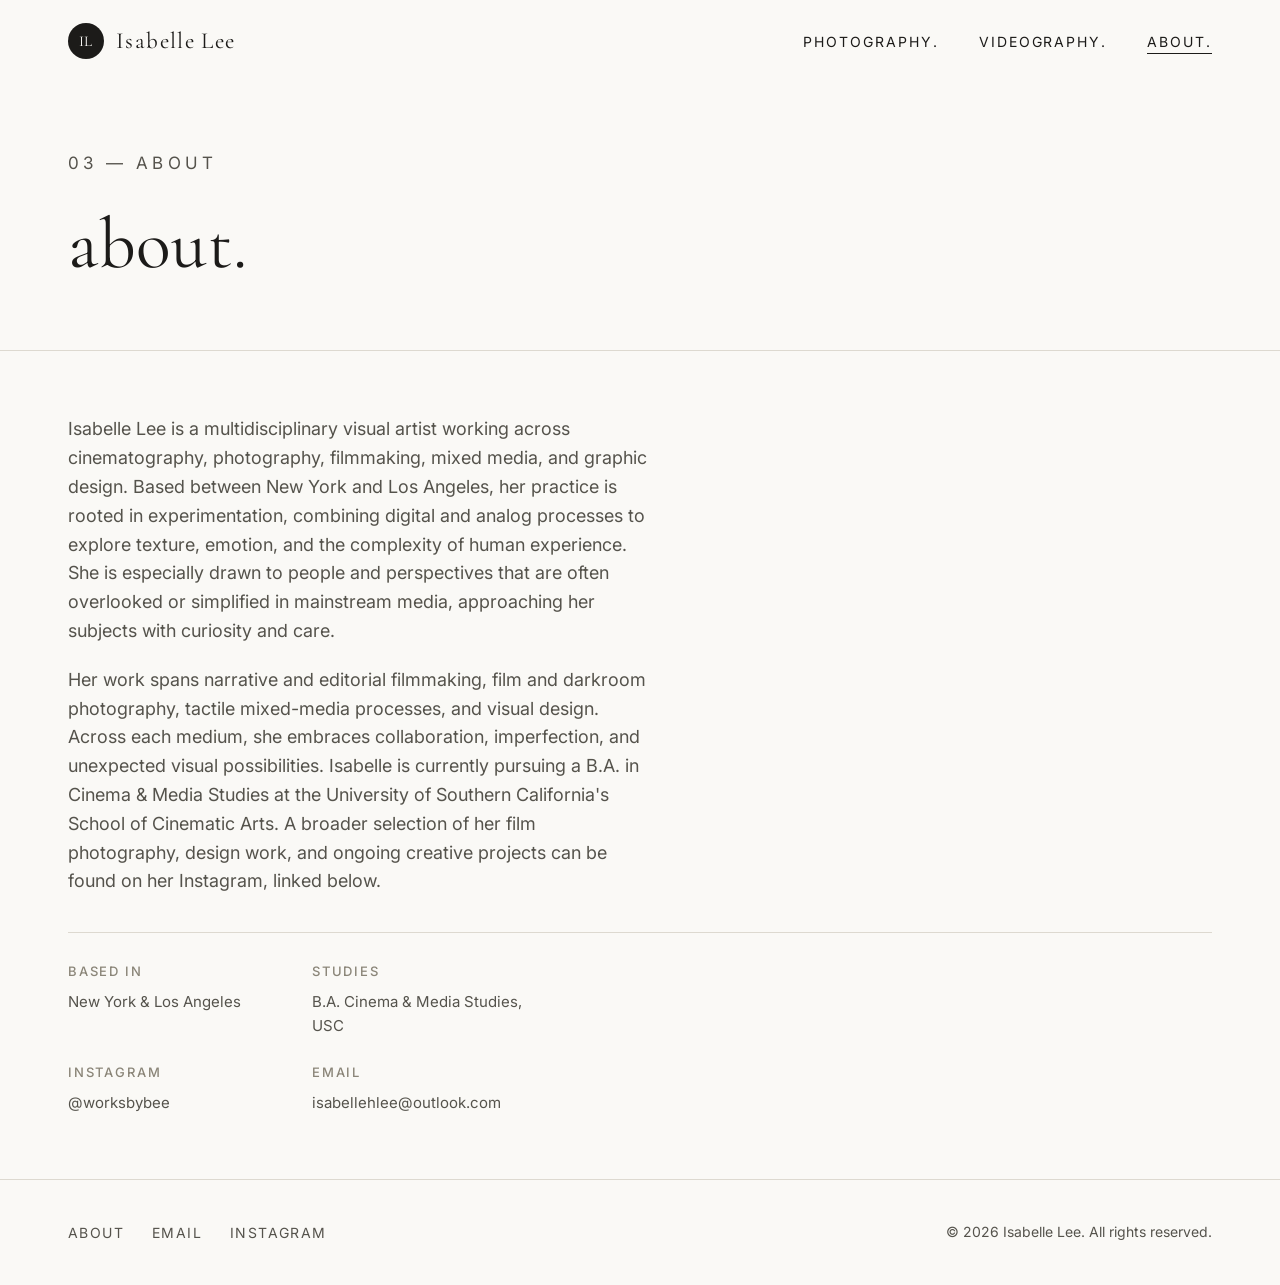
==== commit 0484968c: "Update About bio to include graphic design and Instagram mention Replace the About copy with Isabell" ====
--- a/about.html
+++ b/about.html
@@ -36,18 +36,21 @@
         <div class="about-copy reveal">
           <p>
             Isabelle Lee is a multidisciplinary visual artist working across cinematography,
-            photography, filmmaking, and mixed media. Based between New York and Los Angeles,
-            her practice is rooted in experimentation, combining digital and analog processes
-            to explore texture, emotion, and the complexity of human experience. She is
-            especially drawn to people and perspectives that are often overlooked or
-            simplified in mainstream media, approaching her subjects with curiosity and care.
+            photography, filmmaking, mixed media, and graphic design. Based between New York
+            and Los Angeles, her practice is rooted in experimentation, combining digital and
+            analog processes to explore texture, emotion, and the complexity of human
+            experience. She is especially drawn to people and perspectives that are often
+            overlooked or simplified in mainstream media, approaching her subjects with
+            curiosity and care.
           </p>
           <p>
             Her work spans narrative and editorial filmmaking, film and darkroom photography,
-            and tactile mixed-media processes. Across each medium, she embraces collaboration,
-            imperfection, and unexpected visual possibilities. Isabelle is currently pursuing
-            a B.A. in Cinema &amp; Media Studies at the University of Southern California's
-            School of Cinematic Arts.
+            tactile mixed-media processes, and visual design. Across each medium, she embraces
+            collaboration, imperfection, and unexpected visual possibilities. Isabelle is
+            currently pursuing a B.A. in Cinema &amp; Media Studies at the University of
+            Southern California's School of Cinematic Arts. A broader selection of her film
+            photography, design work, and ongoing creative projects can be found on her
+            Instagram, linked below.
           </p>
 
           <div class="about-info">
